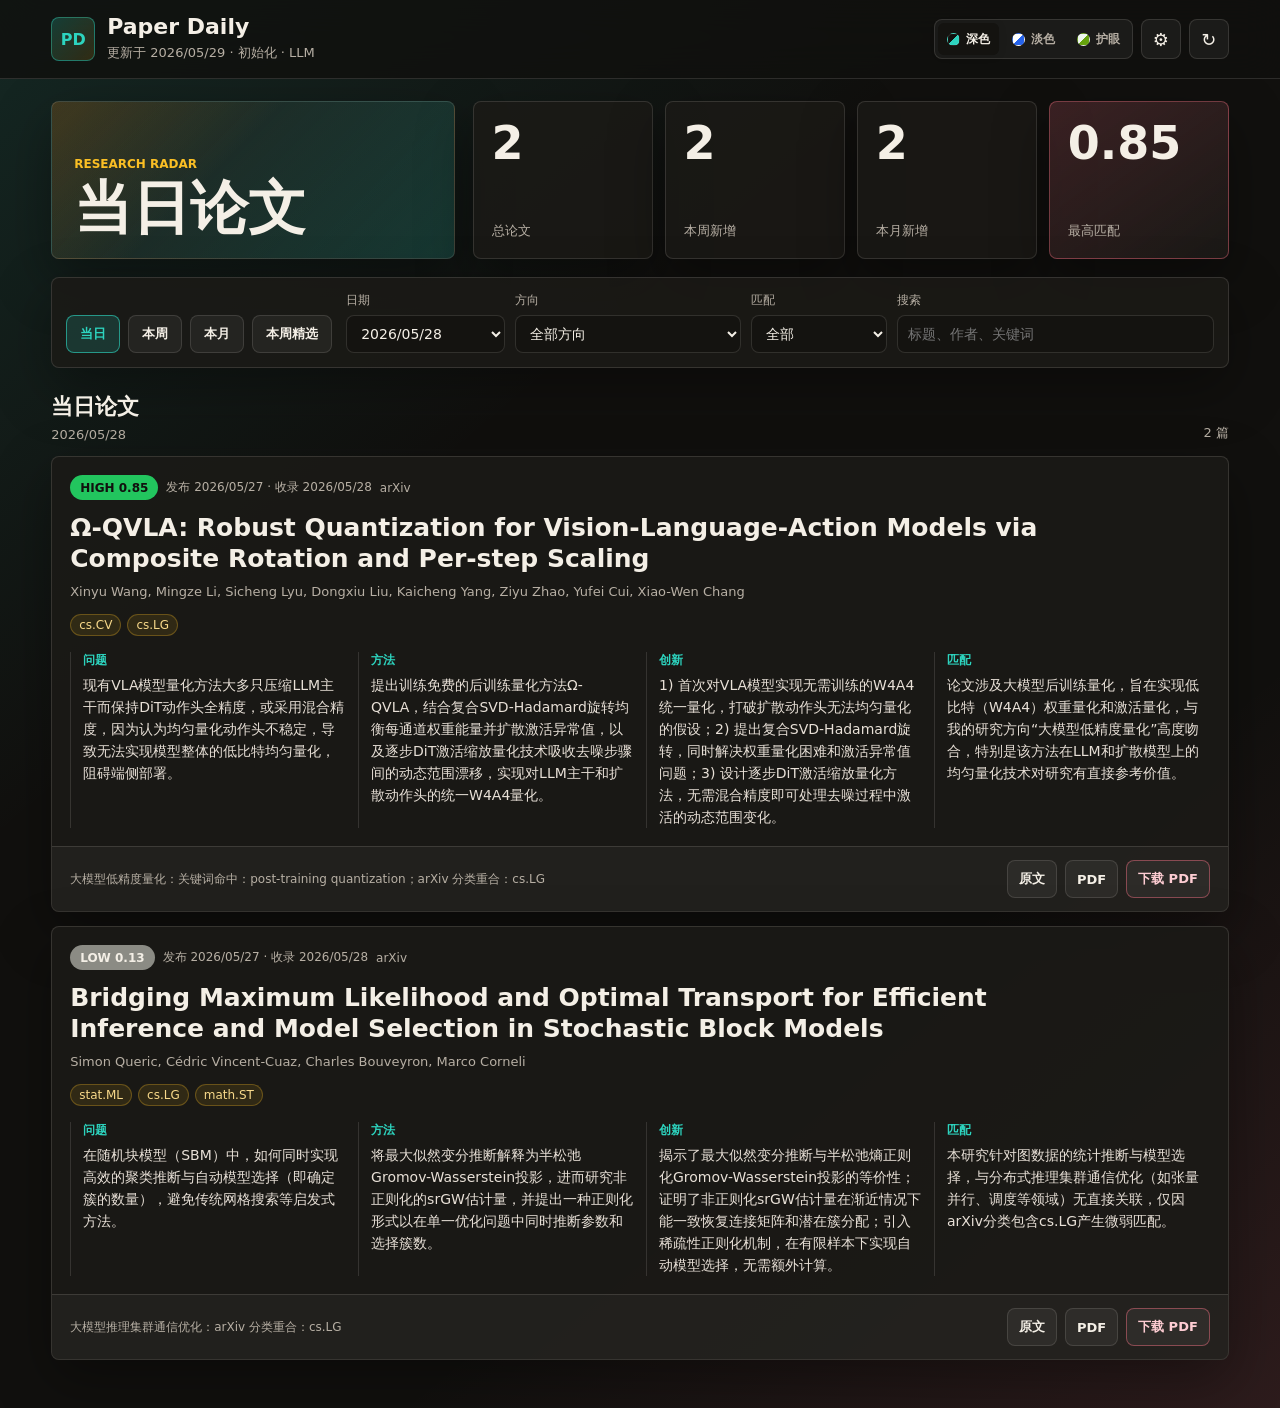
==== web/index.html @ 9c9110e0 "Add files via upload" ====
﻿<!doctype html>
<html lang="zh-CN">
  <head>
    <meta charset="utf-8" />
    <meta name="viewport" content="width=device-width, initial-scale=1" />
    <title>Paper Daily</title>
    <link rel="stylesheet" href="./styles.css?v=20260529-theme-ui" />
  </head>
  <body>
    <header class="topbar">
      <div class="brand">
        <span class="brand-mark">PD</span>
        <div>
          <h1>Paper Daily</h1>
          <p id="updatedAt">正在读取数据</p>
        </div>
      </div>
      <nav class="top-actions" aria-label="页面操作">
        <div class="theme-switcher" role="radiogroup" aria-label="选择网站背景主题">
          <button class="theme-option" type="button" role="radio" aria-checked="true" data-theme-option="dark" title="深色主题">
            <span class="theme-swatch dark-swatch"></span>
            <span>深色</span>
          </button>
          <button class="theme-option" type="button" role="radio" aria-checked="false" data-theme-option="light" title="淡色主题">
            <span class="theme-swatch light-swatch"></span>
            <span>淡色</span>
          </button>
          <button class="theme-option" type="button" role="radio" aria-checked="false" data-theme-option="eye" title="护眼主题">
            <span class="theme-swatch eye-swatch"></span>
            <span>护眼</span>
          </button>
        </div>
        <a class="icon-link" href="https://github.com/qionyin/IEEE-AutoSearch-Tool/issues" target="_blank" rel="noreferrer" title="配置研究方向">⚙</a>
        <a class="icon-link" href="https://github.com/qionyin/IEEE-AutoSearch-Tool/actions" target="_blank" rel="noreferrer" title="查看更新任务">↻</a>
      </nav>
    </header>

    <main class="shell">
      <section class="overview" aria-label="概览">
        <div class="overview-title">
          <p>Research Radar</p>
          <h2 id="viewTitle">最新论文</h2>
        </div>
        <div class="metric-grid">
          <div class="metric">
            <span class="metric-value" id="paperCount">0</span>
            <span class="metric-label">总论文</span>
          </div>
          <div class="metric">
            <span class="metric-value" id="weekCount">0</span>
            <span class="metric-label">本周新增</span>
          </div>
          <div class="metric">
            <span class="metric-value" id="monthCount">0</span>
            <span class="metric-label">本月新增</span>
          </div>
          <div class="metric accent">
            <span class="metric-value" id="topScore">0.00</span>
            <span class="metric-label">最高匹配</span>
          </div>
        </div>
      </section>

      <section class="toolbar" aria-label="筛选">
        <div class="tabs" role="tablist" aria-label="视图">
          <button class="tab active" type="button" data-view="daily">当日</button>
          <button class="tab" type="button" data-view="week">本周</button>
          <button class="tab" type="button" data-view="month">本月</button>
          <button class="tab" type="button" data-view="highlights">本周精选</button>
        </div>
        <div class="filters">
          <label class="field compact">
            <span>日期</span>
            <select id="dateFilter"></select>
          </label>
          <label class="field">
            <span>方向</span>
            <select id="topicFilter"></select>
          </label>
          <label class="field">
            <span>匹配</span>
            <select id="levelFilter">
              <option value="all">全部</option>
              <option value="high">High</option>
              <option value="medium">Medium</option>
              <option value="low">Low</option>
            </select>
          </label>
          <label class="field search">
            <span>搜索</span>
            <input id="searchInput" type="search" placeholder="标题、作者、关键词" />
          </label>
        </div>
      </section>

      <section class="content">
        <div class="content-head">
          <div>
            <h2 id="listTitle">当日论文</h2>
            <p id="scopeLabel">-</p>
          </div>
          <span id="resultCount">0 篇</span>
        </div>
        <div id="paperList" class="paper-list"></div>
      </section>
    </main>

    <template id="paperTemplate">
      <article class="paper-card">
        <div class="paper-main">
          <div class="paper-meta">
            <span class="match-badge"></span>
            <span class="paper-date"></span>
            <span class="paper-source"></span>
          </div>
          <h3 class="paper-title"></h3>
          <p class="paper-authors"></p>
          <div class="paper-tags"></div>
          <dl class="summary-grid">
            <div>
              <dt>问题</dt>
              <dd class="summary-problem"></dd>
            </div>
            <div>
              <dt>方法</dt>
              <dd class="summary-method"></dd>
            </div>
            <div>
              <dt>创新</dt>
              <dd class="summary-innovation"></dd>
            </div>
            <div>
              <dt>匹配</dt>
              <dd class="summary-relevant"></dd>
            </div>
          </dl>
        </div>
        <footer class="paper-footer">
          <span class="match-reason"></span>
          <div class="paper-links">
            <a class="paper-link abs-link" target="_blank" rel="noreferrer">原文</a>
            <a class="paper-link pdf-link" target="_blank" rel="noreferrer">PDF</a>
            <a class="paper-link download-link">下载 PDF</a>
          </div>
        </footer>
      </article>
    </template>

    <script src="./app.js?v=20260529-theme-ui"></script>
  </body>
</html>
---- web/styles.css ----
:root {
  color-scheme: dark;
  --bg: #11100e;
  --bg-glow-primary: rgba(45, 212, 191, 0.12);
  --bg-glow-secondary: rgba(251, 113, 133, 0.12);
  --surface: #1b1a17;
  --surface-2: #24221e;
  --surface-3: #2f2a24;
  --text: #f4efe6;
  --muted: #b7afa4;
  --line: rgba(244, 239, 230, 0.13);
  --topbar-bg: rgba(17, 16, 14, 0.82);
  --button-bg: rgba(255, 255, 255, 0.05);
  --control-bg: #141310;
  --overview-bg:
    linear-gradient(135deg, rgba(251, 191, 36, 0.14), transparent 42%),
    linear-gradient(315deg, rgba(45, 212, 191, 0.18), rgba(36, 34, 30, 0.8));
  --metric-bg: rgba(27, 26, 23, 0.82);
  --metric-accent-bg: linear-gradient(145deg, rgba(251, 113, 133, 0.18), rgba(27, 26, 23, 0.9));
  --panel-bg: rgba(27, 26, 23, 0.86);
  --card-bg: rgba(27, 26, 23, 0.9);
  --card-footer-bg: rgba(255, 255, 255, 0.035);
  --empty-bg: rgba(27, 26, 23, 0.7);
  --summary-text: #e8e0d7;
  --tag-bg: rgba(251, 191, 36, 0.1);
  --tag-line: rgba(251, 191, 36, 0.28);
  --tag-text: #f8d98a;
  --download-text: #fecdd3;
  --teal: #2dd4bf;
  --coral: #fb7185;
  --gold: #fbbf24;
  --green: #22c55e;
  --low: #8b8b84;
  --shadow: 0 20px 55px rgba(0, 0, 0, 0.34);
  font-family: Inter, ui-sans-serif, system-ui, -apple-system, BlinkMacSystemFont, "Segoe UI", sans-serif;
}

body[data-theme="light"] {
  color-scheme: light;
  --bg: #f6f8fb;
  --bg-glow-primary: rgba(37, 99, 235, 0.12);
  --bg-glow-secondary: rgba(245, 158, 11, 0.11);
  --surface: #ffffff;
  --surface-2: #edf2f7;
  --surface-3: #dbe5ef;
  --text: #172033;
  --muted: #647087;
  --line: rgba(30, 41, 59, 0.13);
  --topbar-bg: rgba(255, 255, 255, 0.9);
  --button-bg: rgba(30, 41, 59, 0.045);
  --control-bg: #ffffff;
  --overview-bg:
    linear-gradient(135deg, rgba(37, 99, 235, 0.13), transparent 44%),
    linear-gradient(315deg, rgba(245, 158, 11, 0.15), rgba(255, 255, 255, 0.96));
  --metric-bg: rgba(255, 255, 255, 0.94);
  --metric-accent-bg: linear-gradient(145deg, rgba(37, 99, 235, 0.12), rgba(255, 255, 255, 0.96));
  --panel-bg: rgba(255, 255, 255, 0.93);
  --card-bg: rgba(255, 255, 255, 0.98);
  --card-footer-bg: rgba(30, 41, 59, 0.035);
  --empty-bg: rgba(255, 255, 255, 0.78);
  --summary-text: #283447;
  --tag-bg: rgba(37, 99, 235, 0.08);
  --tag-line: rgba(37, 99, 235, 0.22);
  --tag-text: #1d4ed8;
  --download-text: #be123c;
  --teal: #2563eb;
  --coral: #be123c;
  --gold: #b7791f;
  --green: #15803d;
  --low: #7b8494;
  --shadow: 0 18px 45px rgba(15, 23, 42, 0.1);
}

body[data-theme="eye"] {
  color-scheme: light;
  --bg: #eef7ed;
  --bg-glow-primary: rgba(22, 163, 74, 0.14);
  --bg-glow-secondary: rgba(217, 119, 6, 0.08);
  --surface: #fbfff7;
  --surface-2: #e7f2df;
  --surface-3: #d8e8cf;
  --text: #1f3324;
  --muted: #64735f;
  --line: rgba(45, 82, 50, 0.17);
  --topbar-bg: rgba(251, 255, 247, 0.9);
  --button-bg: rgba(48, 98, 65, 0.07);
  --control-bg: #fcfff7;
  --overview-bg:
    linear-gradient(135deg, rgba(101, 163, 13, 0.16), transparent 42%),
    linear-gradient(315deg, rgba(15, 118, 110, 0.11), rgba(251, 255, 247, 0.96));
  --metric-bg: rgba(251, 255, 247, 0.92);
  --metric-accent-bg: linear-gradient(145deg, rgba(234, 88, 12, 0.1), rgba(251, 255, 245, 0.96));
  --panel-bg: rgba(251, 255, 245, 0.92);
  --card-bg: rgba(252, 255, 247, 0.96);
  --card-footer-bg: rgba(48, 98, 65, 0.05);
  --empty-bg: rgba(252, 255, 247, 0.76);
  --summary-text: #2d3e33;
  --tag-bg: rgba(101, 163, 13, 0.1);
  --tag-line: rgba(101, 163, 13, 0.28);
  --tag-text: #4d7c0f;
  --download-text: #9f3f32;
  --teal: #0f766e;
  --coral: #c85543;
  --gold: #96721c;
  --green: #2f8f46;
  --low: #77836f;
  --shadow: 0 18px 45px rgba(47, 82, 55, 0.12);
}

* {
  box-sizing: border-box;
}

body {
  margin: 0;
  min-height: 100vh;
  background:
    linear-gradient(140deg, var(--bg-glow-primary), transparent 34%),
    linear-gradient(320deg, var(--bg-glow-secondary), transparent 30%),
    var(--bg);
  color: var(--text);
}

a {
  color: inherit;
}

.topbar {
  position: sticky;
  top: 0;
  z-index: 4;
  display: flex;
  align-items: center;
  justify-content: space-between;
  gap: 18px;
  padding: 16px clamp(16px, 4vw, 52px);
  border-bottom: 1px solid var(--line);
  background: var(--topbar-bg);
  backdrop-filter: blur(18px);
}

.brand {
  display: flex;
  align-items: center;
  gap: 12px;
  min-width: 0;
}

.brand-mark {
  display: inline-grid;
  width: 44px;
  height: 44px;
  place-items: center;
  border: 1px solid rgba(45, 212, 191, 0.42);
  border-radius: 8px;
  background: linear-gradient(135deg, rgba(45, 212, 191, 0.22), rgba(251, 191, 36, 0.14));
  color: var(--teal);
  font-weight: 850;
}

.topbar h1 {
  margin: 0;
  font-size: 22px;
  line-height: 1;
  letter-spacing: 0;
}

.topbar p {
  margin: 6px 0 0;
  color: var(--muted);
  font-size: 13px;
}

.top-actions {
  display: flex;
  align-items: center;
  gap: 8px;
}

.theme-switcher {
  display: inline-flex;
  align-items: center;
  gap: 4px;
  min-height: 40px;
  border: 1px solid var(--line);
  border-radius: 8px;
  background: var(--button-bg);
  padding: 3px;
}

.theme-option {
  display: inline-flex;
  align-items: center;
  gap: 6px;
  min-height: 32px;
  border: 0;
  border-radius: 6px;
  background: transparent;
  color: var(--muted);
  cursor: pointer;
  font: inherit;
  font-size: 12px;
  font-weight: 750;
  padding: 6px 9px;
}

.theme-option.active {
  background: var(--control-bg);
  color: var(--text);
  box-shadow: 0 1px 8px rgba(0, 0, 0, 0.1);
}

.theme-option:hover {
  color: var(--teal);
}

.theme-swatch {
  width: 13px;
  height: 13px;
  border: 1px solid var(--line);
  border-radius: 50%;
  flex: 0 0 auto;
}

.dark-swatch {
  background: linear-gradient(135deg, #11100e 50%, #2dd4bf 50%);
}

.light-swatch {
  background: linear-gradient(135deg, #ffffff 50%, #2563eb 50%);
}

.eye-swatch {
  background: linear-gradient(135deg, #eef7ed 50%, #65a30d 50%);
}

.icon-link {
  display: inline-grid;
  width: 40px;
  height: 40px;
  place-items: center;
  border: 1px solid var(--line);
  border-radius: 8px;
  background: var(--button-bg);
  color: var(--text);
  font-size: 18px;
  text-decoration: none;
}

.shell {
  display: grid;
  gap: 18px;
  width: min(1480px, 100%);
  margin: 0 auto;
  padding: 22px clamp(16px, 4vw, 52px) 48px;
}

.overview {
  display: grid;
  grid-template-columns: minmax(220px, 0.8fr) minmax(0, 1.5fr);
  gap: 18px;
  align-items: stretch;
}

.overview-title {
  display: grid;
  align-content: end;
  min-height: 158px;
  border: 1px solid var(--line);
  border-radius: 8px;
  background: var(--overview-bg);
  box-shadow: var(--shadow);
  padding: 22px;
}

.overview-title p {
  margin: 0 0 10px;
  color: var(--gold);
  font-size: 12px;
  font-weight: 800;
  text-transform: uppercase;
}

.overview-title h2 {
  margin: 0;
  font-size: clamp(32px, 5vw, 58px);
  line-height: 0.95;
  letter-spacing: 0;
}

.metric-grid {
  display: grid;
  grid-template-columns: repeat(4, minmax(0, 1fr));
  gap: 12px;
}

.metric {
  display: grid;
  align-content: space-between;
  min-height: 158px;
  border: 1px solid var(--line);
  border-radius: 8px;
  background: var(--metric-bg);
  box-shadow: var(--shadow);
  padding: 18px;
}

.metric.accent {
  border-color: rgba(251, 113, 133, 0.38);
  background: var(--metric-accent-bg);
}

.metric-value {
  color: var(--text);
  font-size: clamp(28px, 4vw, 46px);
  font-weight: 850;
  line-height: 1;
}

.metric-label {
  color: var(--muted);
  font-size: 13px;
}

.toolbar {
  display: grid;
  grid-template-columns: auto minmax(0, 1fr);
  gap: 14px;
  align-items: end;
  border: 1px solid var(--line);
  border-radius: 8px;
  background: var(--panel-bg);
  box-shadow: var(--shadow);
  padding: 14px;
}

.tabs {
  display: flex;
  flex-wrap: wrap;
  gap: 8px;
}

.tab,
.paper-link {
  min-height: 38px;
  border: 1px solid var(--line);
  border-radius: 8px;
  background: var(--button-bg);
  color: var(--text);
  font: inherit;
  font-size: 13px;
  font-weight: 750;
  text-decoration: none;
  cursor: pointer;
}

.tab {
  padding: 8px 13px;
}

.tab.active {
  border-color: rgba(45, 212, 191, 0.62);
  background: rgba(45, 212, 191, 0.16);
  color: var(--teal);
}

.filters {
  display: grid;
  grid-template-columns: minmax(130px, 0.7fr) minmax(160px, 1fr) minmax(120px, 0.6fr) minmax(220px, 1.4fr);
  gap: 10px;
}

.field {
  display: grid;
  gap: 6px;
  min-width: 0;
}

.field span {
  color: var(--muted);
  font-size: 12px;
}

input,
select {
  width: 100%;
  min-height: 38px;
  border: 1px solid var(--line);
  border-radius: 8px;
  background: var(--control-bg);
  color: var(--text);
  font: inherit;
  font-size: 14px;
  padding: 8px 10px;
}

input:focus,
select:focus,
.icon-link:focus,
.theme-option:focus,
.tab:focus,
.paper-link:focus {
  outline: 2px solid rgba(45, 212, 191, 0.34);
  outline-offset: 2px;
}

.content {
  min-width: 0;
}

.content-head {
  display: flex;
  align-items: end;
  justify-content: space-between;
  gap: 16px;
  margin: 6px 0 14px;
}

.content-head h2 {
  margin: 0;
  font-size: 22px;
}

.content-head p,
.content-head span {
  margin: 5px 0 0;
  color: var(--muted);
  font-size: 13px;
}

.paper-list {
  display: grid;
  gap: 14px;
}

.paper-card {
  border: 1px solid var(--line);
  border-radius: 8px;
  background: var(--card-bg);
  box-shadow: var(--shadow);
  overflow: hidden;
}

.paper-main {
  padding: 18px;
}

.paper-meta {
  display: flex;
  flex-wrap: wrap;
  align-items: center;
  gap: 8px;
  color: var(--muted);
  font-size: 12px;
}

.match-badge {
  display: inline-flex;
  align-items: center;
  min-height: 25px;
  border-radius: 999px;
  padding: 3px 10px;
  color: #11100e;
  font-weight: 850;
  text-transform: uppercase;
}

.match-badge.high {
  background: var(--green);
}

.match-badge.medium {
  background: var(--gold);
}

.match-badge.low {
  background: var(--low);
  color: var(--text);
}

.paper-title {
  margin: 12px 0 8px;
  max-width: 1050px;
  font-size: clamp(19px, 2vw, 25px);
  line-height: 1.24;
  letter-spacing: 0;
}

.paper-authors {
  margin: 0;
  color: var(--muted);
  font-size: 13px;
  line-height: 1.5;
}

.paper-tags {
  display: flex;
  flex-wrap: wrap;
  gap: 6px;
  margin-top: 12px;
}

.tag {
  border: 1px solid rgba(251, 191, 36, 0.28);
  border-radius: 999px;
  background: var(--tag-bg);
  color: var(--tag-text);
  border-color: var(--tag-line);
  padding: 3px 8px;
  font-size: 12px;
}

.summary-grid {
  display: grid;
  grid-template-columns: repeat(4, minmax(0, 1fr));
  gap: 12px;
  margin: 16px 0 0;
}

.summary-grid div {
  min-width: 0;
  border-left: 1px solid var(--line);
  padding-left: 12px;
}

.summary-grid dt {
  margin-bottom: 5px;
  color: var(--teal);
  font-size: 12px;
  font-weight: 850;
}

.summary-grid dd {
  margin: 0;
  color: var(--summary-text);
  font-size: 14px;
  line-height: 1.58;
  overflow-wrap: anywhere;
}

.paper-footer {
  display: flex;
  align-items: center;
  justify-content: space-between;
  gap: 14px;
  border-top: 1px solid var(--line);
  background: var(--card-footer-bg);
  padding: 13px 18px;
}

.match-reason {
  color: var(--muted);
  font-size: 12px;
  line-height: 1.5;
}

.paper-links {
  display: flex;
  flex: 0 0 auto;
  flex-wrap: wrap;
  justify-content: flex-end;
  gap: 8px;
}

.paper-link {
  display: inline-flex;
  align-items: center;
  justify-content: center;
  padding: 7px 11px;
}

.paper-link:hover,
.icon-link:hover,
.tab:hover {
  border-color: var(--teal);
  color: var(--teal);
}

.download-link {
  border-color: rgba(251, 113, 133, 0.45);
  color: var(--download-text);
}

.empty-state {
  border: 1px dashed var(--line);
  border-radius: 8px;
  background: var(--empty-bg);
  color: var(--muted);
  padding: 34px;
  text-align: center;
}

@media (max-width: 1100px) {
  .overview,
  .toolbar {
    grid-template-columns: 1fr;
  }

  .filters {
    grid-template-columns: repeat(2, minmax(0, 1fr));
  }

  .summary-grid {
    grid-template-columns: repeat(2, minmax(0, 1fr));
  }
}

@media (max-width: 680px) {
  .topbar {
    align-items: flex-start;
    flex-wrap: wrap;
  }

  .top-actions {
    width: 100%;
  }

  .theme-switcher {
    flex: 1 1 220px;
    justify-content: space-between;
  }

  .theme-option {
    flex: 1 1 0;
    justify-content: center;
  }

  .brand-mark {
    width: 40px;
    height: 40px;
  }

  .metric-grid,
  .filters,
  .summary-grid {
    grid-template-columns: 1fr;
  }

  .metric,
  .overview-title {
    min-height: 112px;
  }

  .paper-footer {
    align-items: stretch;
    flex-direction: column;
  }

  .paper-links {
    justify-content: stretch;
  }

  .paper-link {
    flex: 1 1 auto;
  }
}
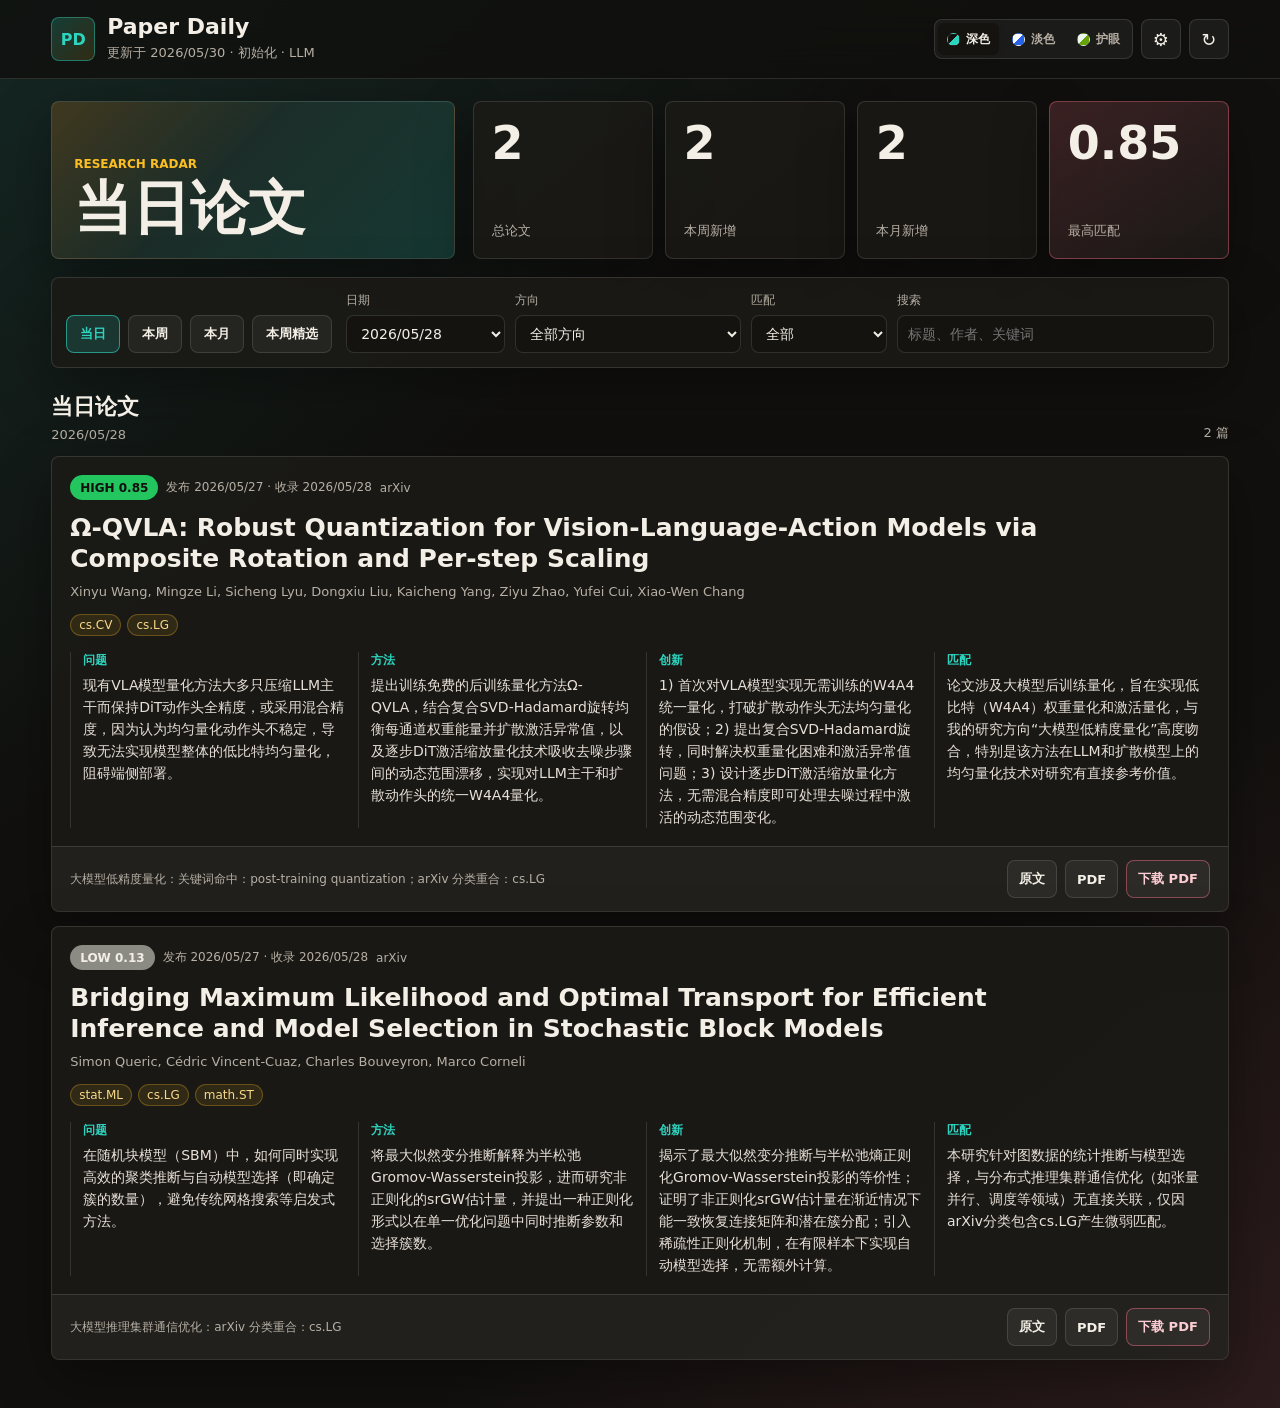
==== commit 30c47442: "Add files via upload" ====
--- a/web/index.html
+++ b/web/index.html
@@ -1,4 +1,4 @@
-﻿<!doctype html>
+<!doctype html>
 <html lang="zh-CN">
   <head>
     <meta charset="utf-8" />
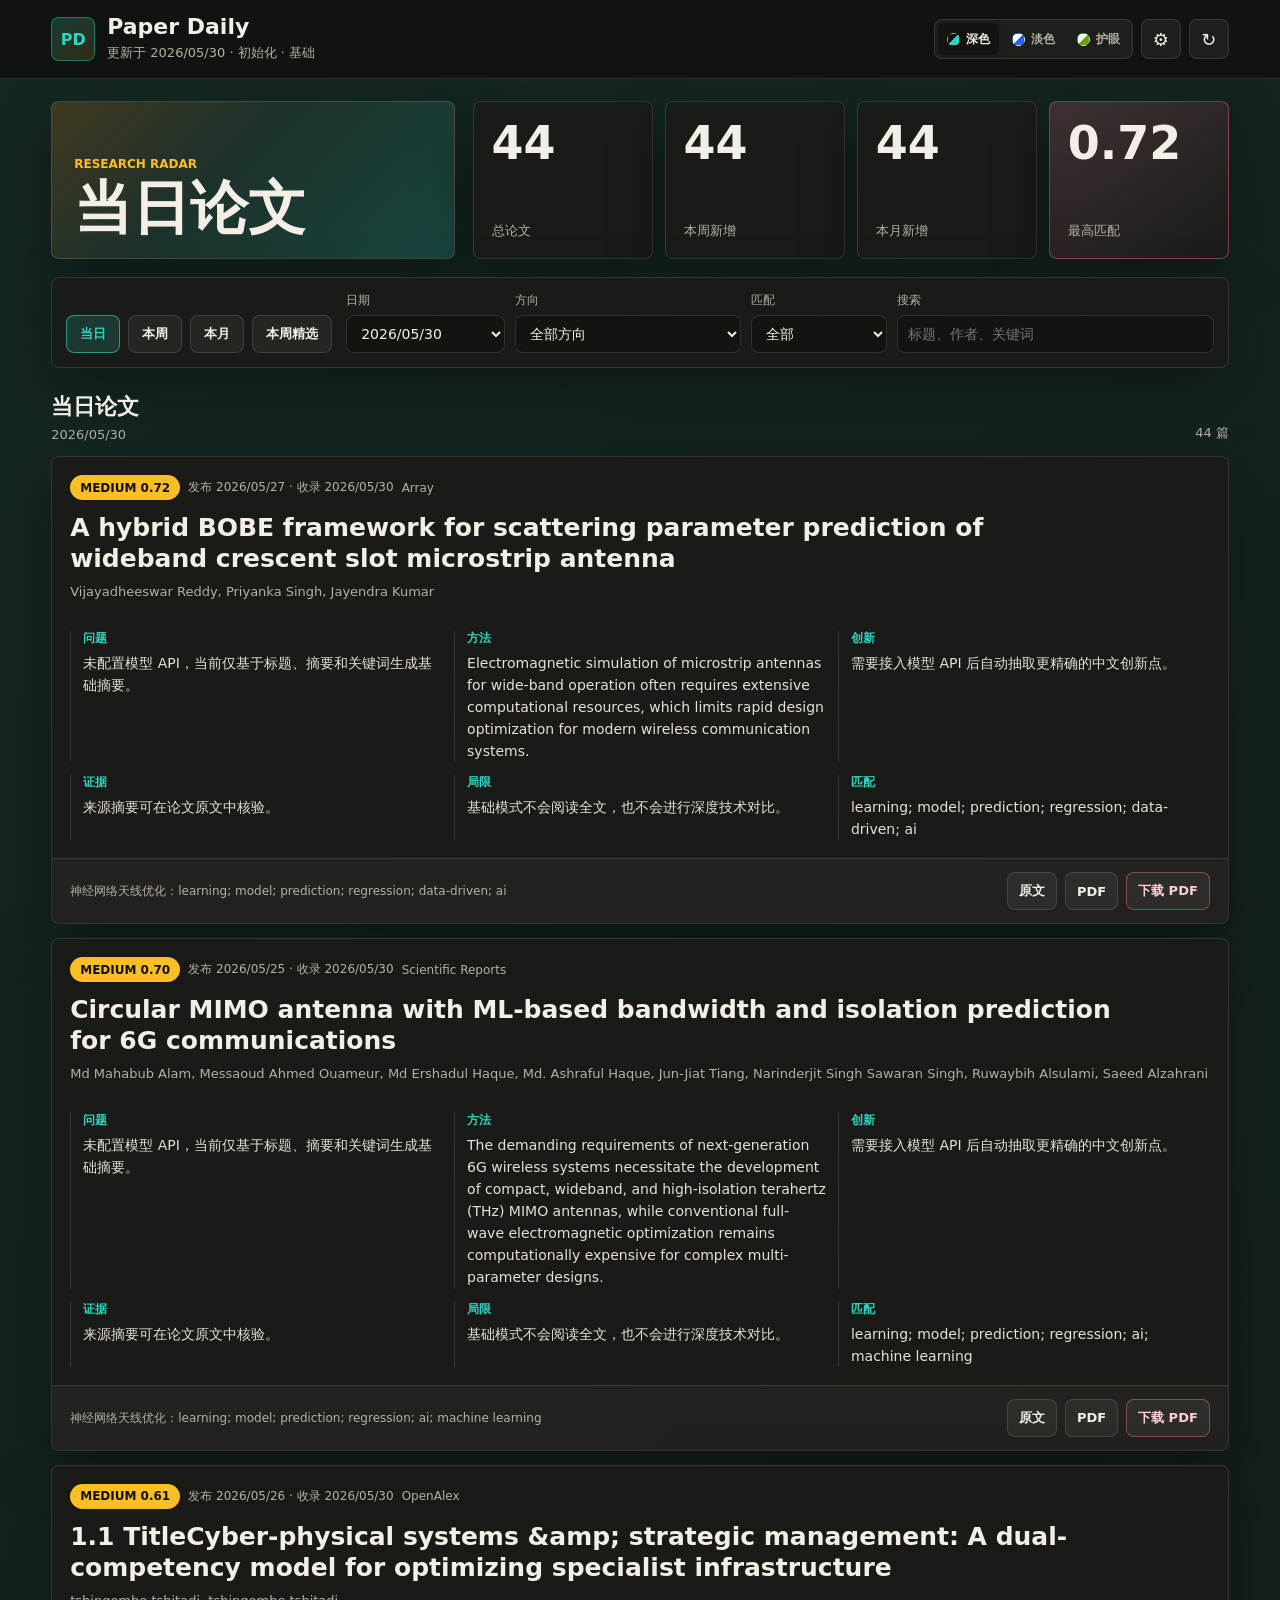
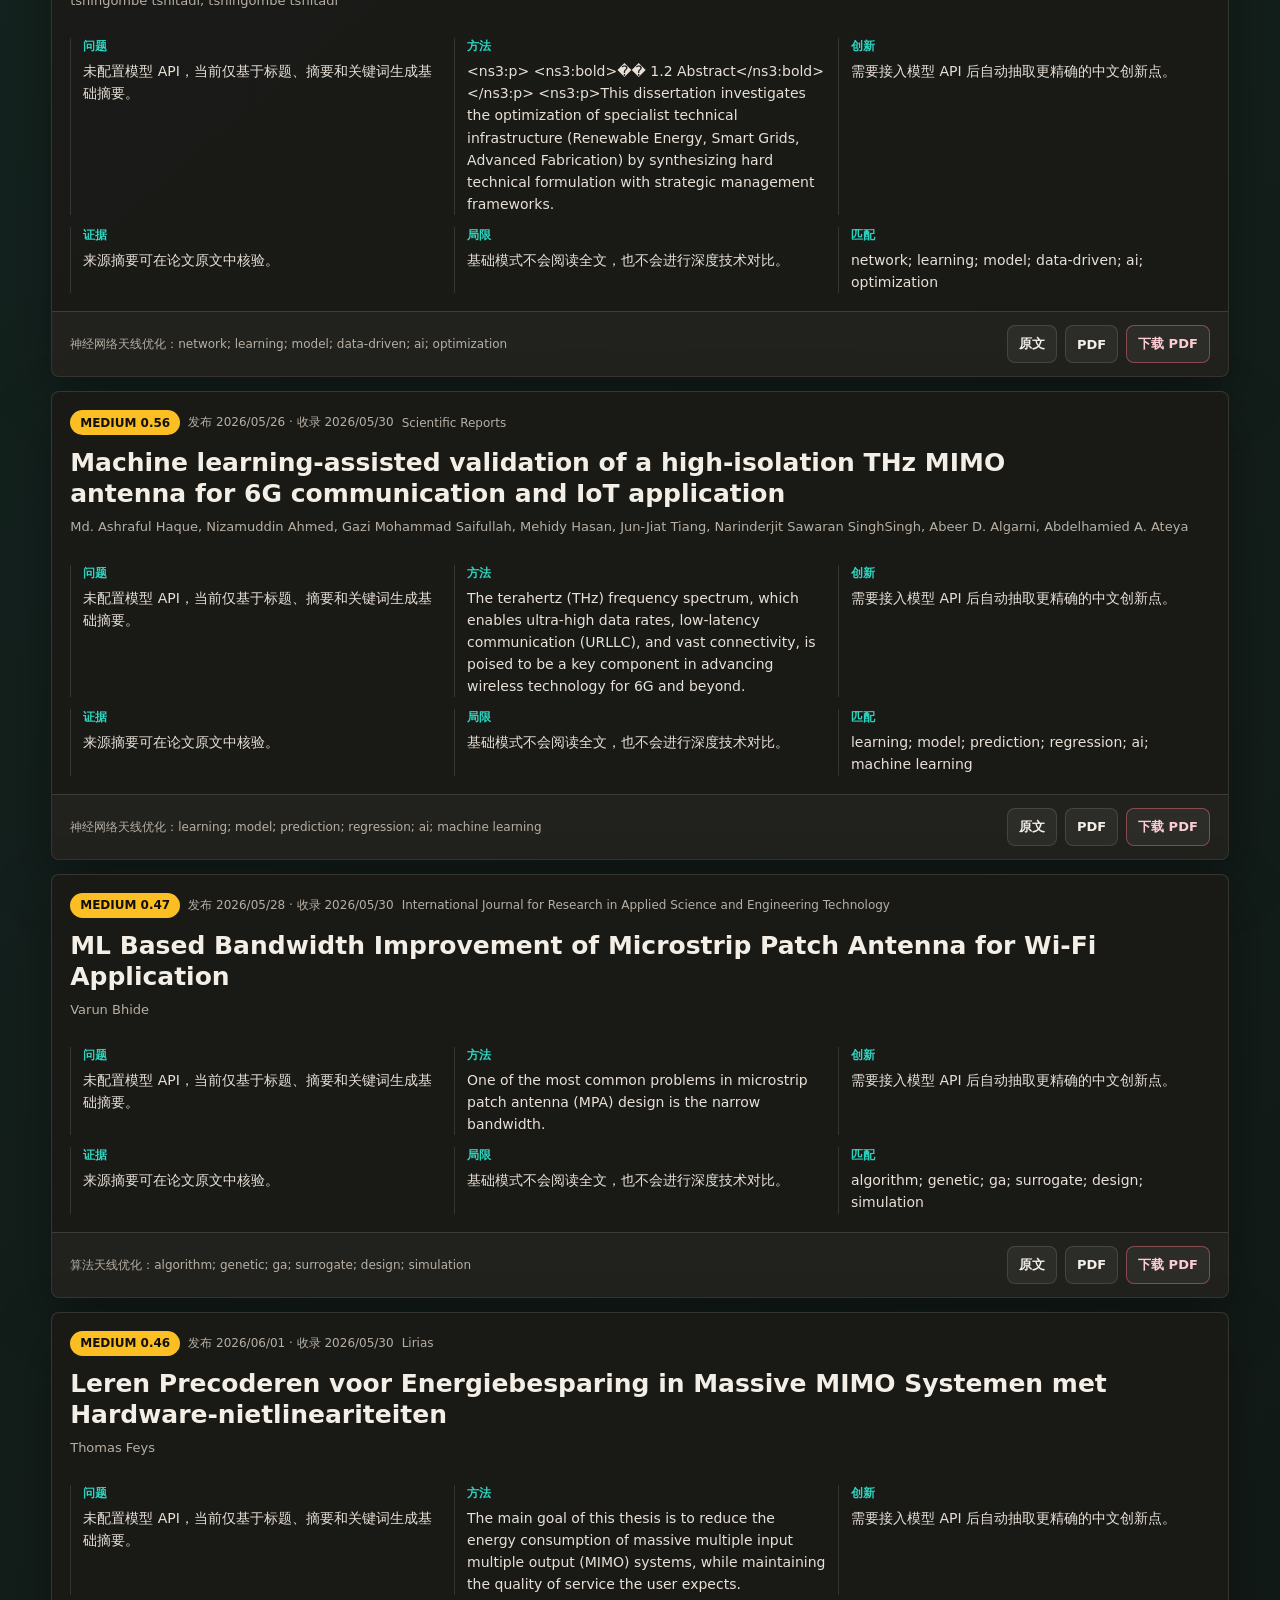
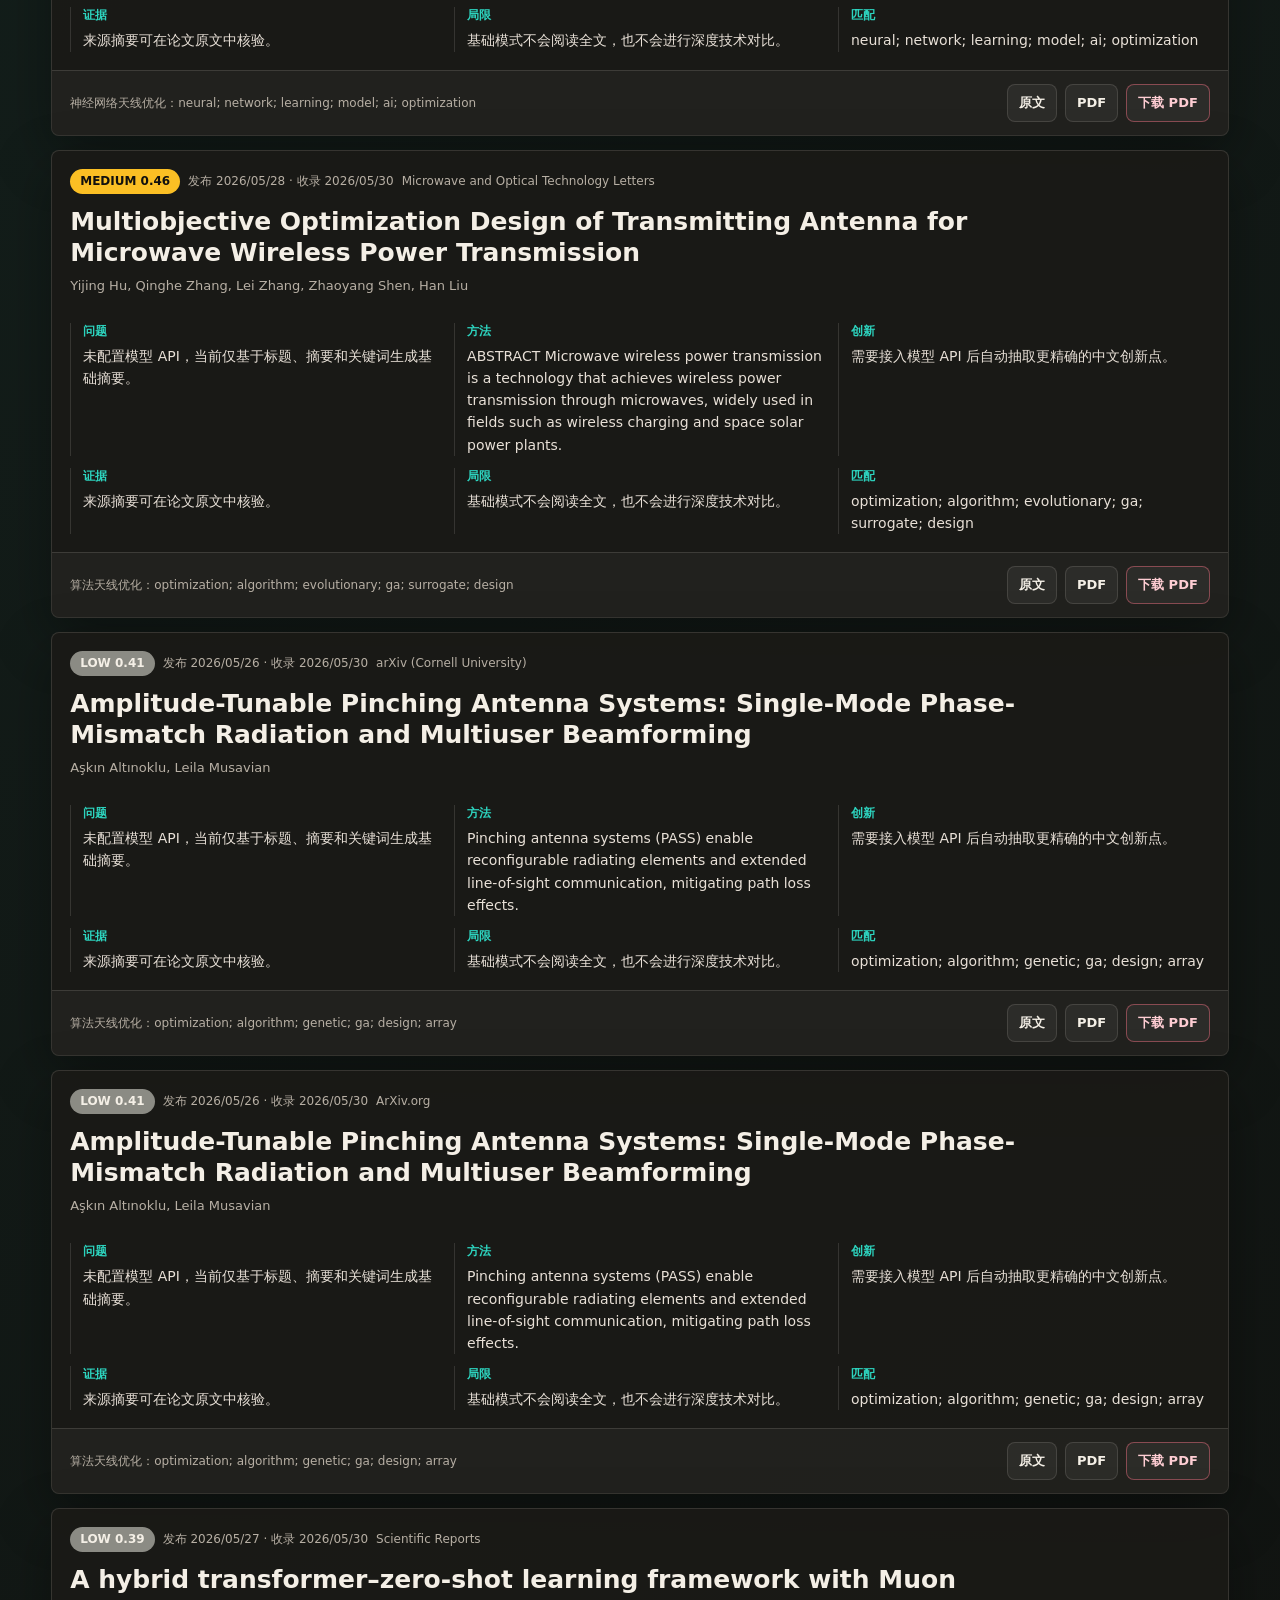
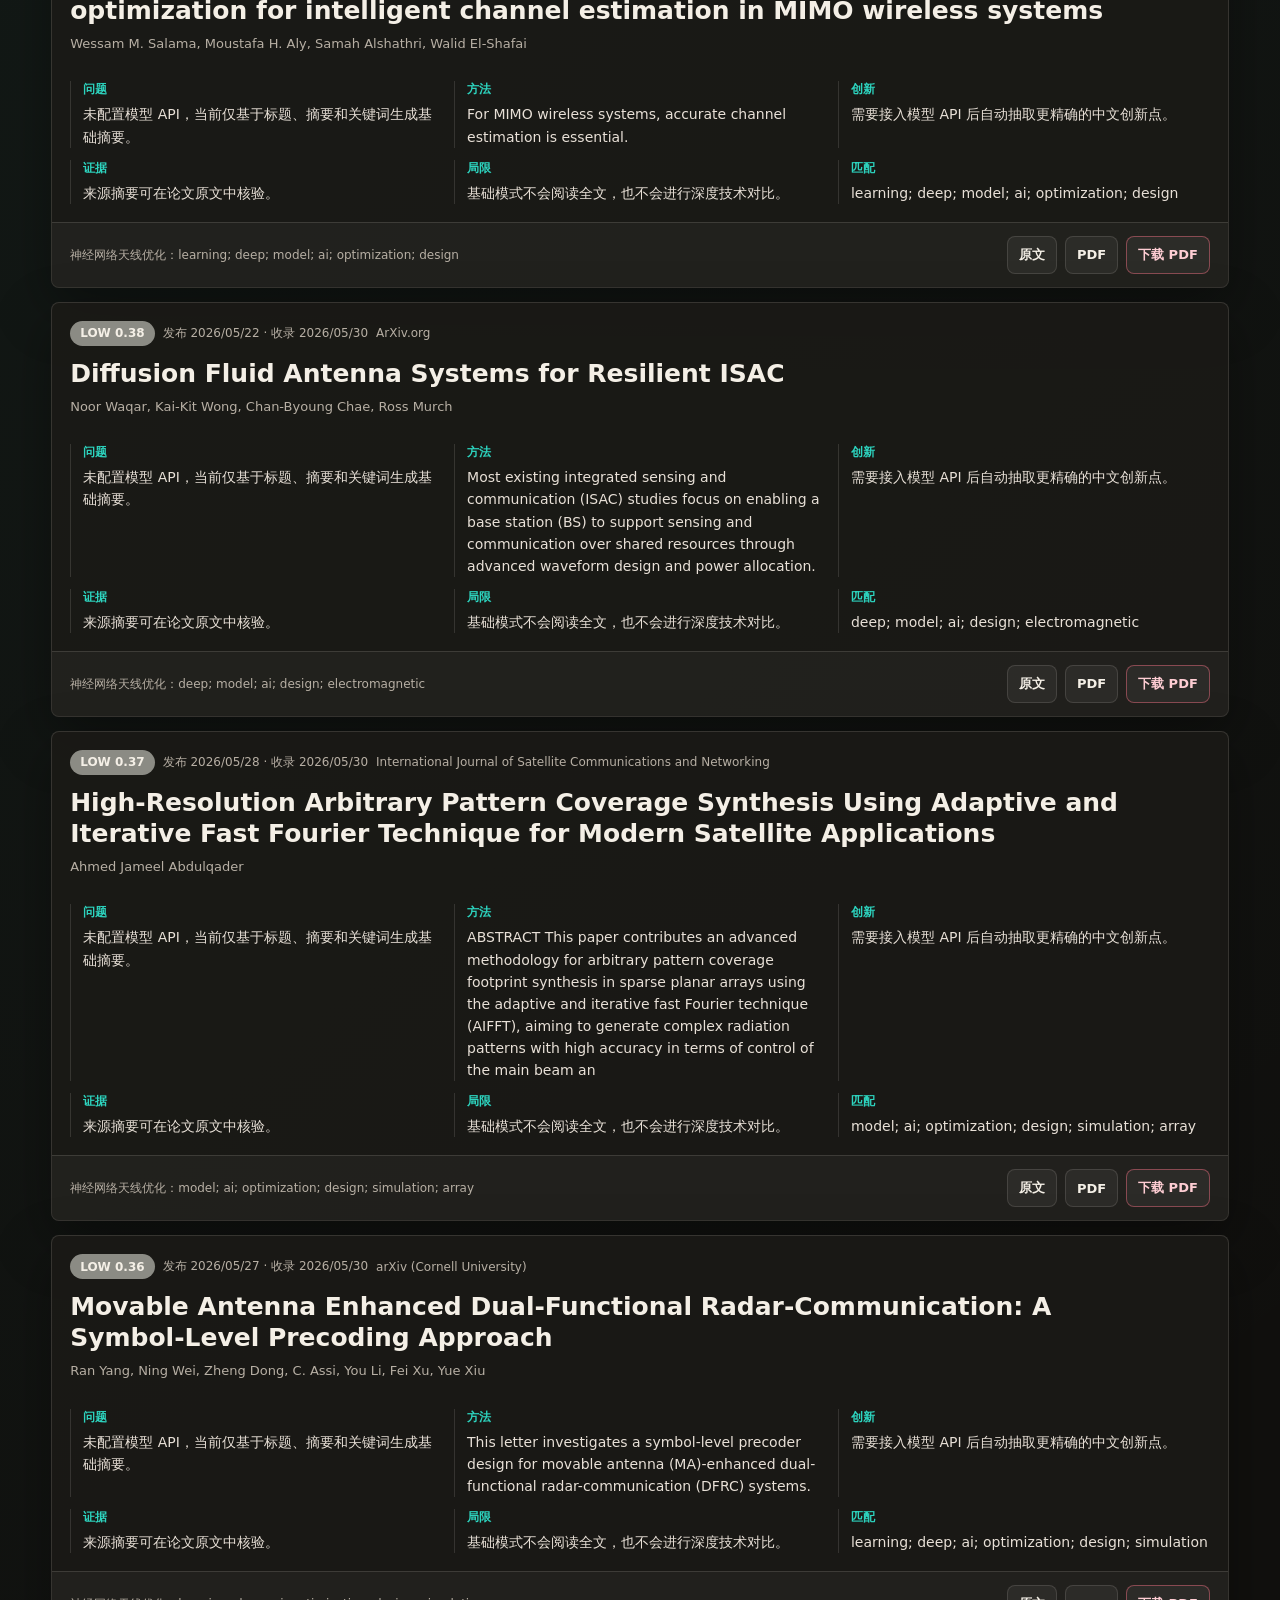
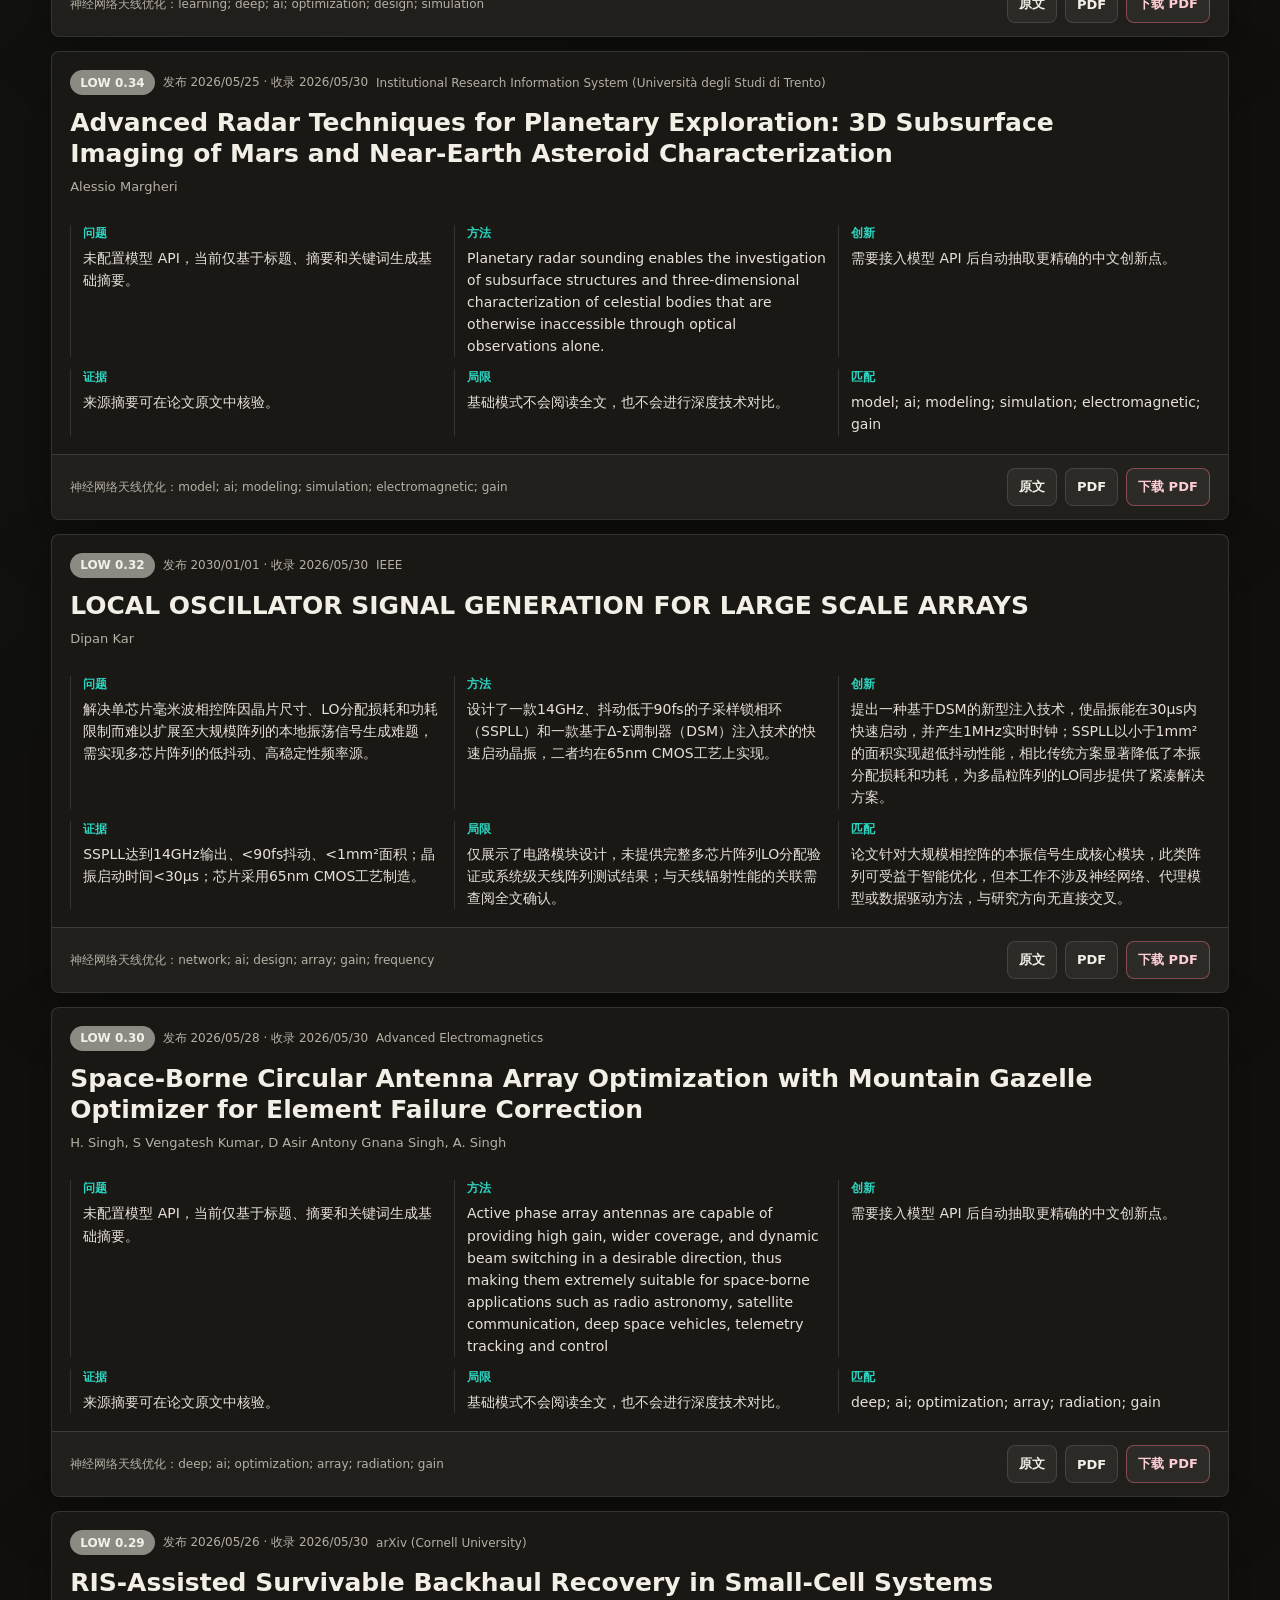
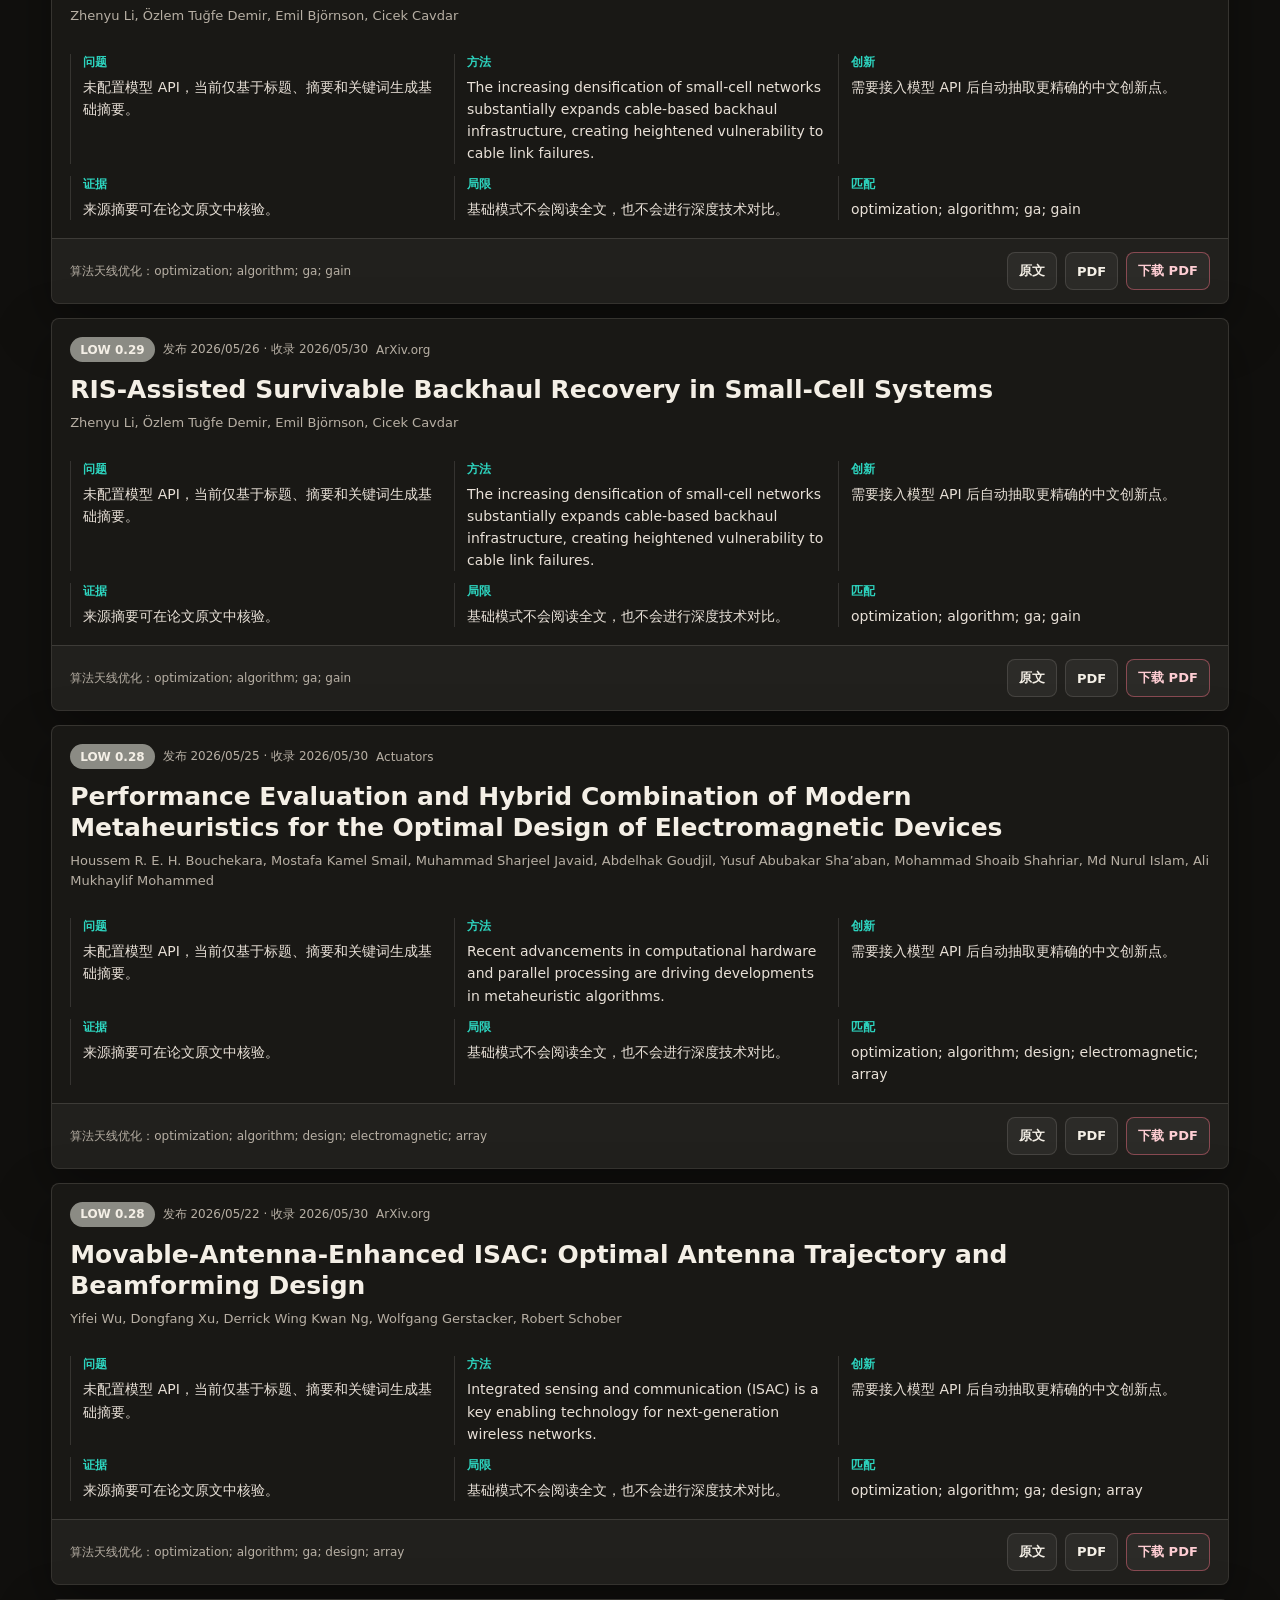
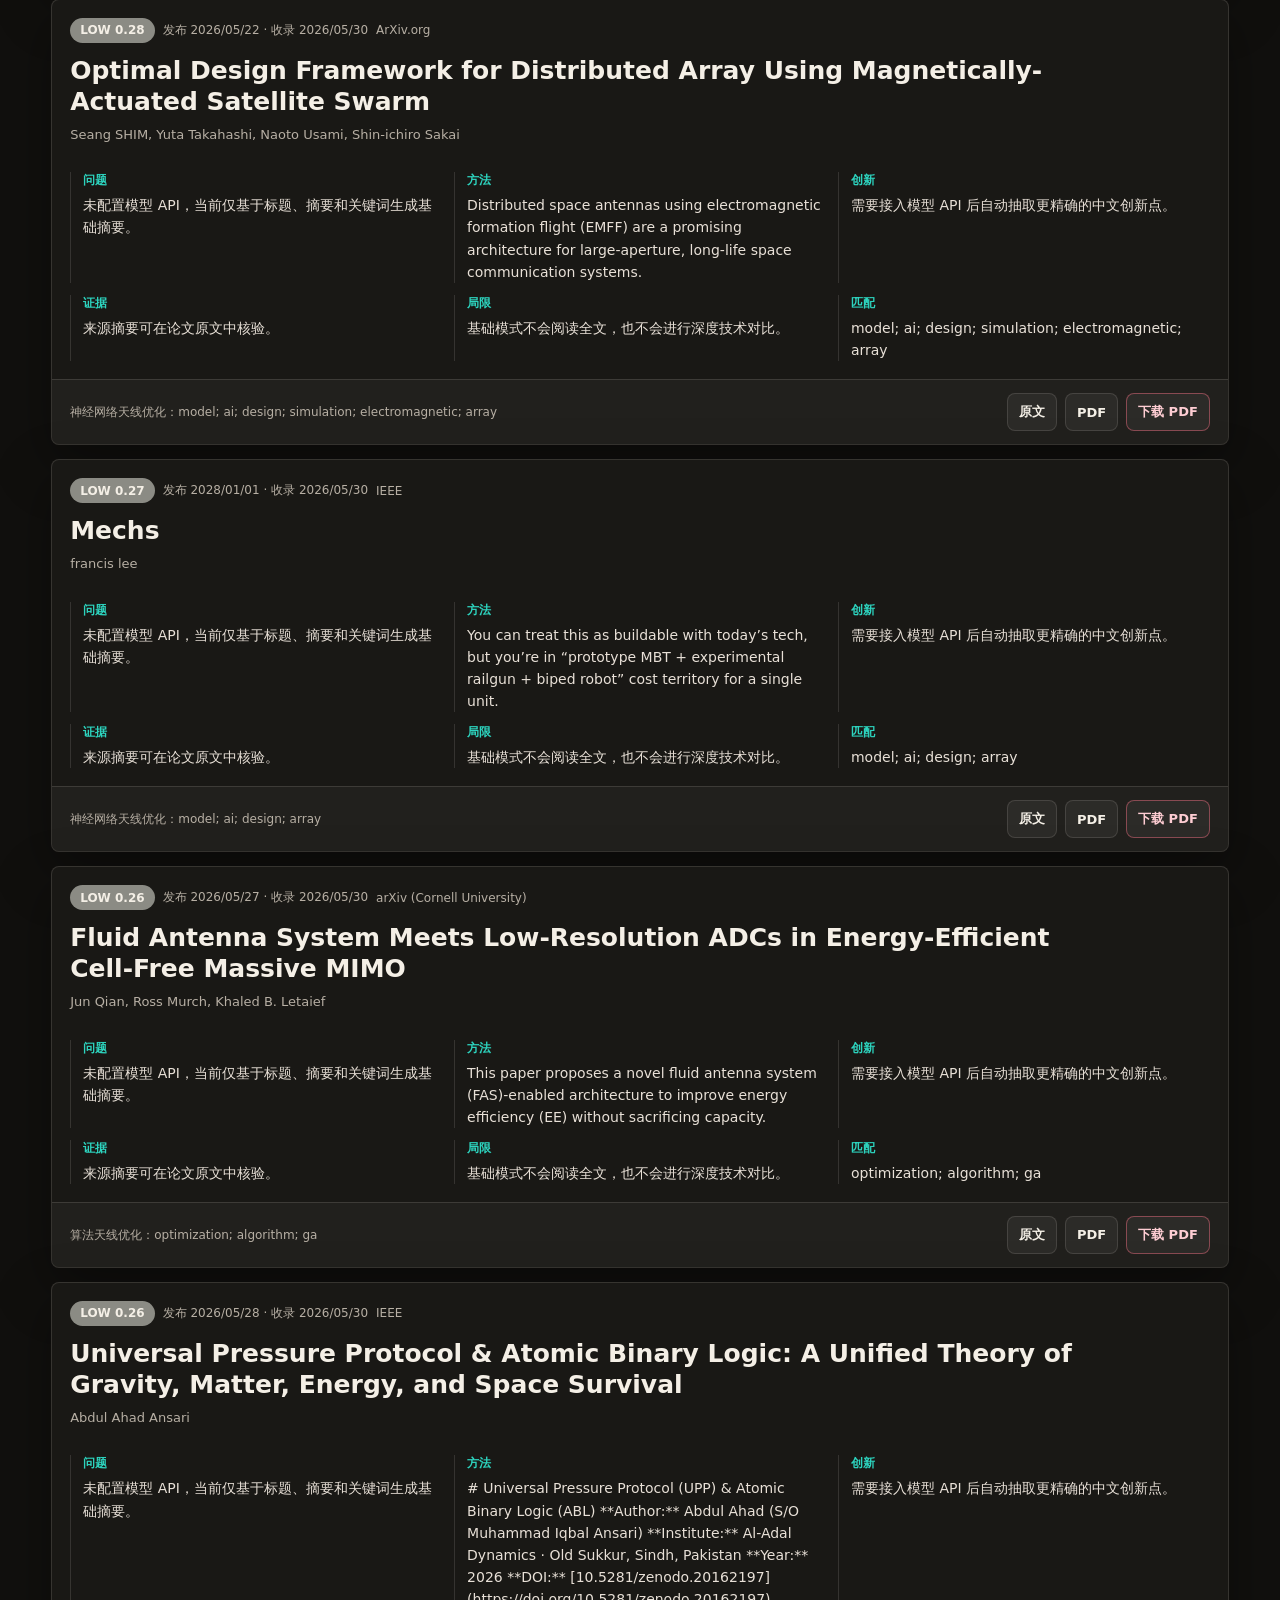
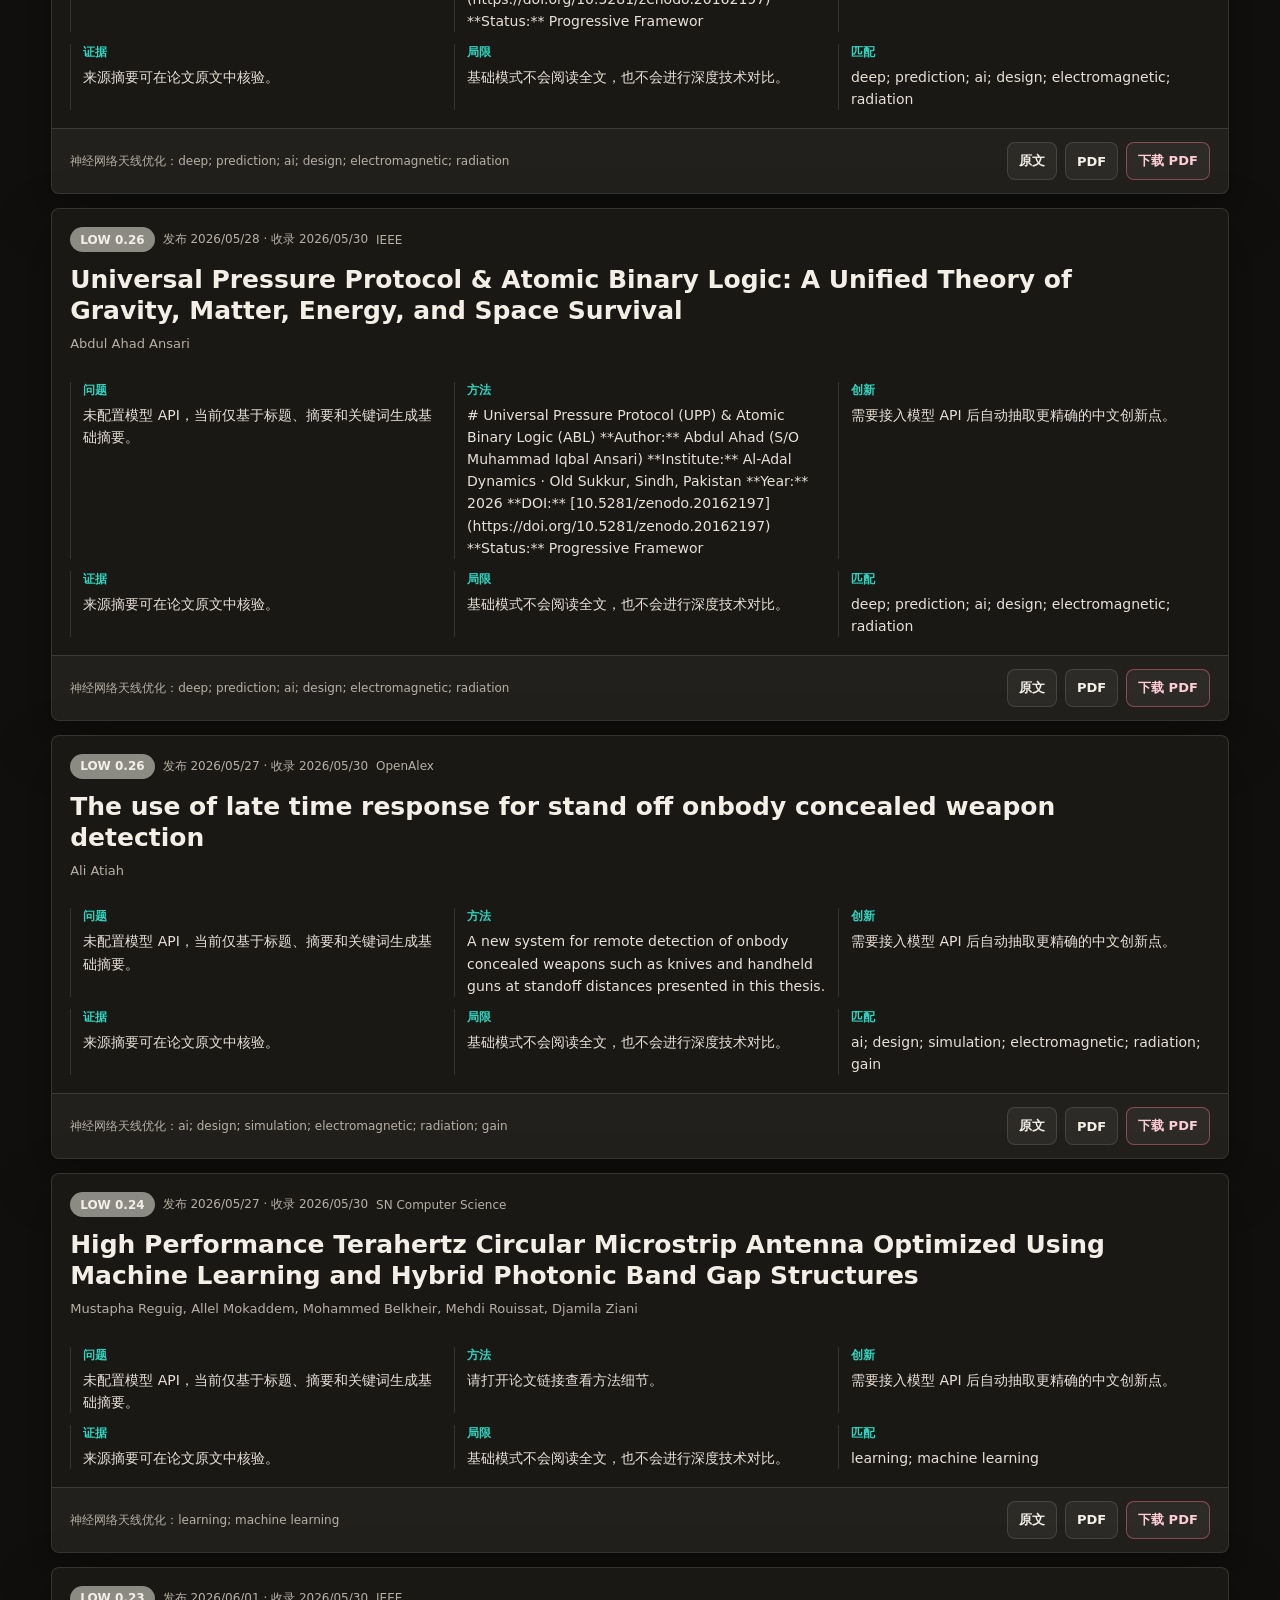
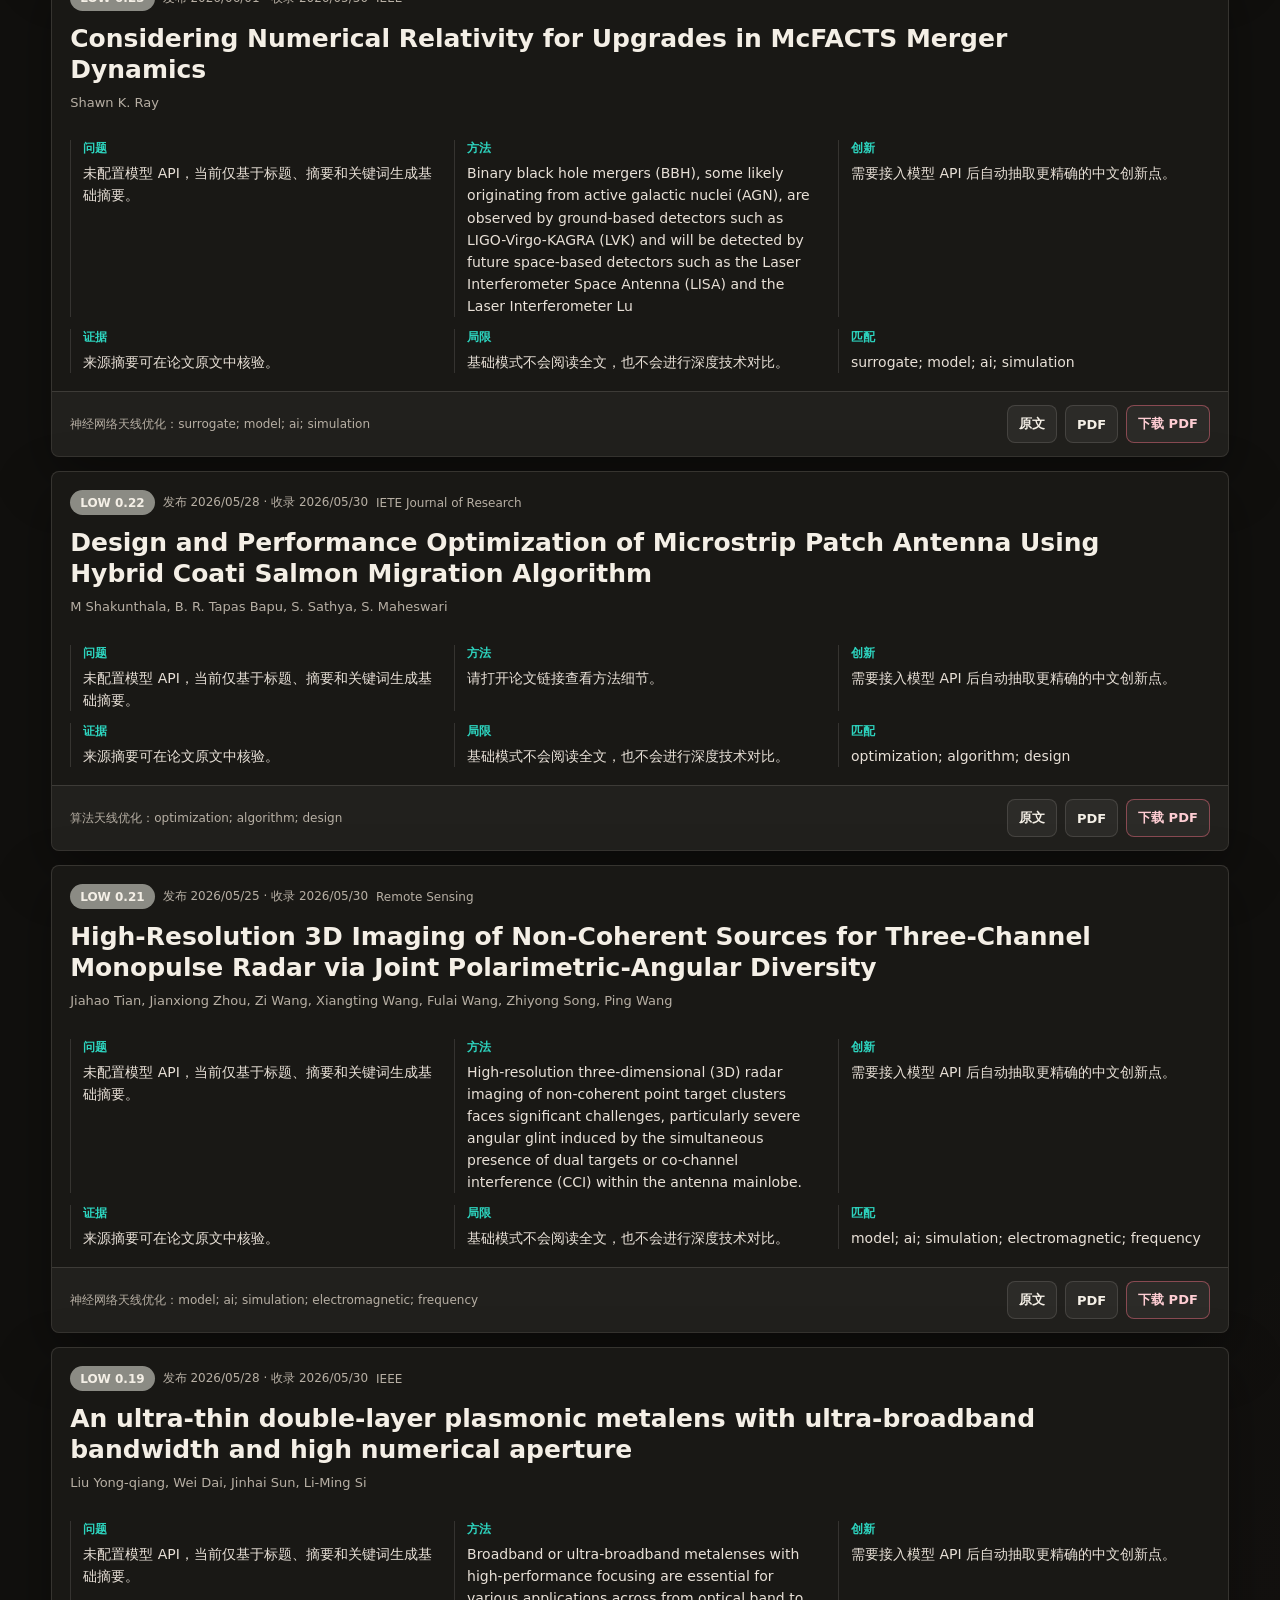
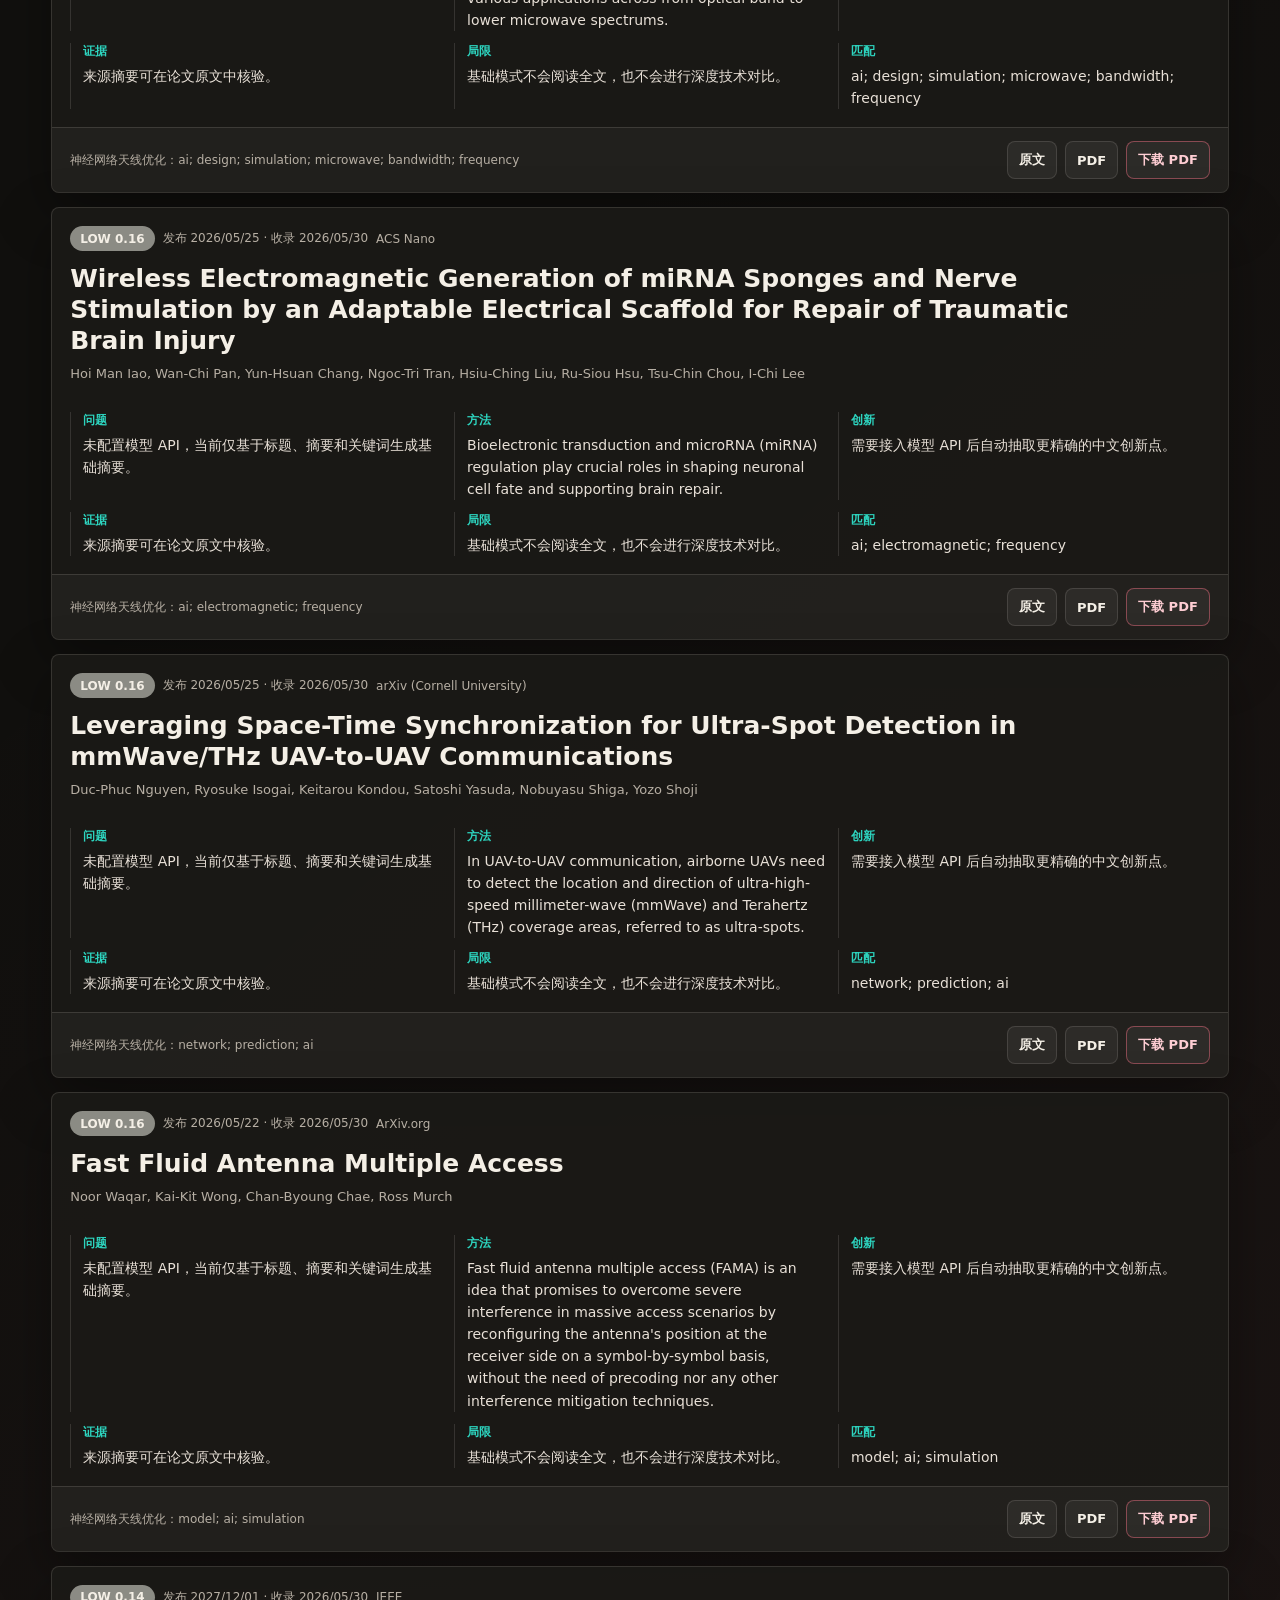
==== commit 0c8b6ad9: "Add files via upload" ====
--- a/web/index.html
+++ b/web/index.html
@@ -130,6 +130,14 @@
               <dd class="summary-innovation"></dd>
             </div>
             <div>
+              <dt>证据</dt>
+              <dd class="summary-evidence"></dd>
+            </div>
+            <div>
+              <dt>局限</dt>
+              <dd class="summary-limitations"></dd>
+            </div>
+            <div>
               <dt>匹配</dt>
               <dd class="summary-relevant"></dd>
             </div>
--- a/web/styles.css
+++ b/web/styles.css
@@ -512,7 +512,7 @@
 
 .summary-grid {
   display: grid;
-  grid-template-columns: repeat(4, minmax(0, 1fr));
+  grid-template-columns: repeat(3, minmax(0, 1fr));
   gap: 12px;
   margin: 16px 0 0;
 }
